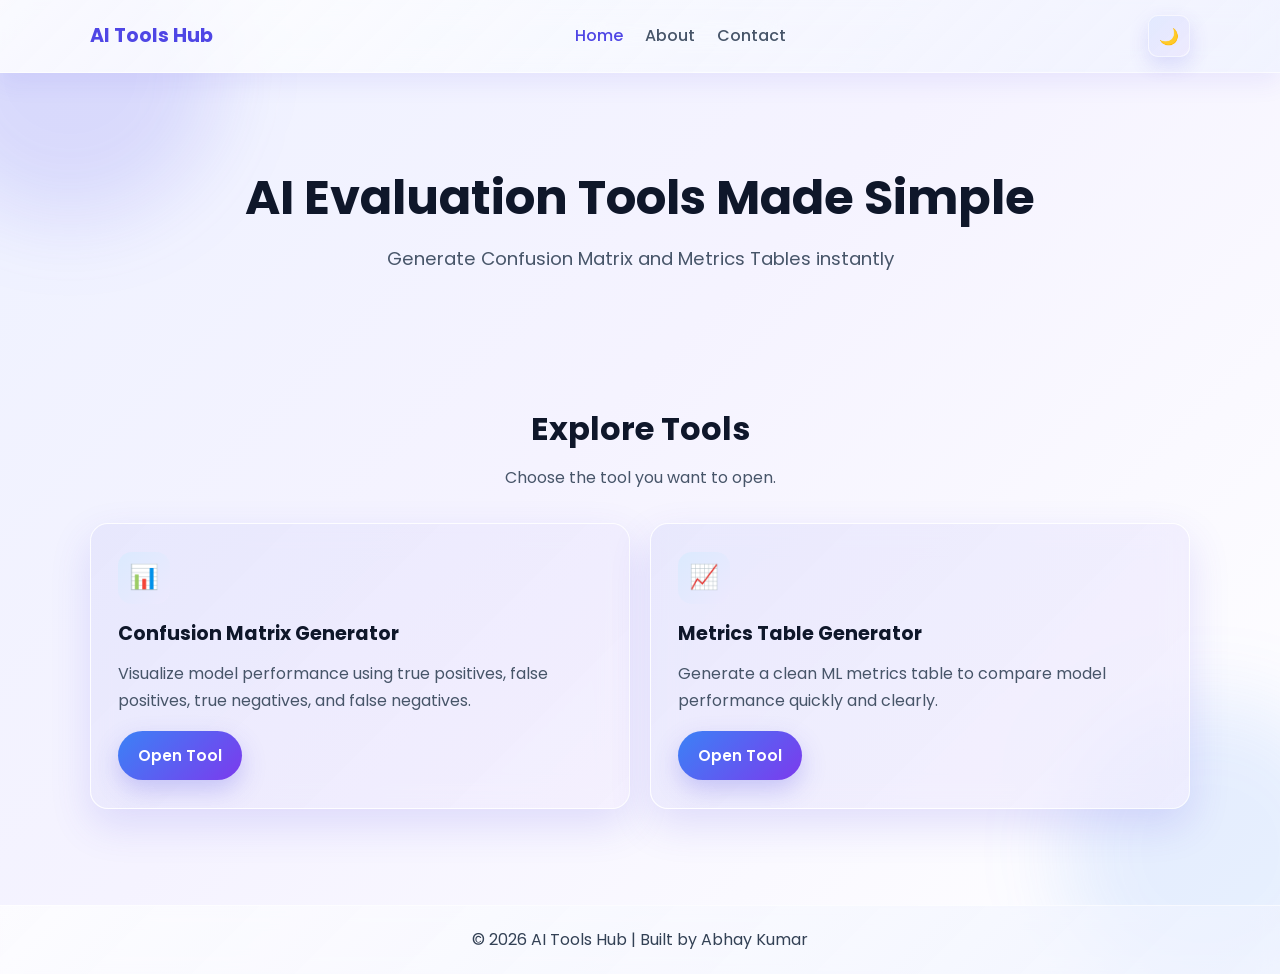
==== index.html @ d5ea425a "updating the website" ====
<!DOCTYPE html>
<html lang="en">
<head>
  <meta charset="UTF-8" />
  <meta name="viewport" content="width=device-width, initial-scale=1.0" />
  <title>AI Tools Hub | Home</title>
  <meta name="description" content="AI Tools Hub helps you generate Confusion Matrix and Metrics Tables instantly." />
  <link rel="preconnect" href="https://fonts.googleapis.com" />
  <link rel="preconnect" href="https://fonts.gstatic.com" crossorigin />
  <link href="https://fonts.googleapis.com/css2?family=Poppins:wght@300;400;500;600;700&display=swap" rel="stylesheet" />
  <link rel="stylesheet" href="css/style.css" />
</head>
<body>
  <!-- Loading Overlay -->
  <div class="loader-wrapper" id="loader" aria-label="Loading">
    <div class="spinner" aria-hidden="true"></div>
  </div>

  <!-- Sticky Navbar -->
  <header class="site-header">
    <nav class="navbar container">
      <a href="index.html" class="logo">AI Tools Hub</a>

      <button class="menu-toggle" id="menuToggle" aria-label="Toggle navigation" aria-expanded="false">
        <span></span>
        <span></span>
        <span></span>
      </button>

      <button class="theme-toggle" id="themeToggle" aria-label="Toggle dark mode" title="Toggle dark mode">
        <span class="theme-icon" aria-hidden="true">🌙</span>
      </button>

      <ul class="nav-links" id="navLinks">
        <li><a href="index.html" data-page="index">Home</a></li>
        <li><a href="about.html" data-page="about">About</a></li>
        <li><a href="contact.html" data-page="contact">Contact</a></li>
      </ul>
    </nav>
  </header>

  <main>
    <!-- Hero Section -->
    <section class="hero section container reveal">
      <div class="hero-content">
        <h1>AI Evaluation Tools Made Simple</h1>
        <p>Generate Confusion Matrix and Metrics Tables instantly</p>
      </div>
    </section>

    <!-- Tools Cards Section -->
    <section class="tools section container reveal">
      <div class="section-title">
        <h2>Explore Tools</h2>
        <p>Choose the tool you want to open.</p>
      </div>

      <div class="cards-grid">
        <article class="tool-card">
          <div class="card-icon">📊</div>
          <h3>Confusion Matrix Generator</h3>
          <p>Visualize model performance using true positives, false positives, true negatives, and false negatives.</p>
          <a class="btn btn-primary" href="https://confusion-matrix-generator.vercel.app/" target="_blank" rel="noopener noreferrer">Open Tool</a>
        </article>

        <article class="tool-card">
          <div class="card-icon">📈</div>
          <h3>Metrics Table Generator</h3>
          <p>Generate a clean ML metrics table to compare model performance quickly and clearly.</p>
          <a class="btn btn-primary" href="https://ml-metrics-table-generator.vercel.app/" target="_blank" rel="noopener noreferrer">Open Tool</a>
        </article>
      </div>
    </section>
  </main>

  <!-- Scroll to Top -->
  <button id="scrollTopBtn" class="scroll-top" aria-label="Scroll to top">↑</button>

  <!-- Footer -->
  <footer class="site-footer">
    <p>© 2026 AI Tools Hub | Built by Abhay Kumar</p>
  </footer>

  <script src="js/script.js"></script>
</body>
</html>
---- css/style.css ----
/* Global Theme Variables */
:root {
  --primary: #4f46e5;
  --secondary: #7c3aed;
  --accent: #3b82f6;
  --text-main: #0f172a;
  --text-muted: #475569;
  --surface: #ffffff;
  --bg-soft: #f8f9ff;
  --border: #e2e8f0;
  --success: #16a34a;
  --danger: #dc2626;
  --shadow: 0 16px 40px rgba(79, 70, 229, 0.15);
  --glass-bg: rgba(255, 255, 255, 0.6);
  --glass-border: rgba(255, 255, 255, 0.45);
  --glass-overlay: linear-gradient(135deg, rgba(99, 102, 241, 0.18), rgba(139, 92, 246, 0.1));
  --blob-1: rgba(79, 70, 229, 0.14);
  --blob-2: rgba(59, 130, 246, 0.12);
  --radius-lg: 18px;
  --radius-md: 12px;
}

* {
  margin: 0;
  padding: 0;
  box-sizing: border-box;
}

html {
  scroll-behavior: smooth;
}

body {
  font-family: "Poppins", sans-serif;
  color: var(--text-main);
  background: linear-gradient(135deg, #eef2ff 0%, #f5f3ff 45%, #ffffff 100%);
  min-height: 100vh;
  line-height: 1.7;
  transition: background 0.35s ease, color 0.35s ease;
  position: relative;
}

body::before,
body::after {
  content: "";
  position: fixed;
  width: 300px;
  height: 300px;
  border-radius: 50%;
  filter: blur(40px);
  z-index: -1;
  animation: floatBlob 10s ease-in-out infinite;
}

body::before {
  top: -80px;
  left: -80px;
  background: var(--blob-1);
}

body::after {
  right: -80px;
  bottom: -100px;
  background: var(--blob-2);
  animation-delay: -4s;
}

@keyframes floatBlob {
  0%,
  100% {
    transform: translateY(0) translateX(0);
  }

  50% {
    transform: translateY(-14px) translateX(10px);
  }
}

a {
  text-decoration: none;
  color: inherit;
}

ul {
  list-style: none;
}

.container {
  width: min(1100px, 92%);
  margin-inline: auto;
}

.section {
  padding: 3.5rem 0;
}

/* Loader */
.loader-wrapper {
  position: fixed;
  inset: 0;
  background: rgba(255, 255, 255, 0.9);
  display: grid;
  place-items: center;
  z-index: 2000;
  transition: opacity 0.35s ease, visibility 0.35s ease;
}

.loader-wrapper.hidden {
  opacity: 0;
  visibility: hidden;
}

.spinner {
  width: 48px;
  height: 48px;
  border: 4px solid #c7d2fe;
  border-top-color: var(--primary);
  border-radius: 50%;
  animation: spin 0.85s linear infinite;
}

@keyframes spin {
  to {
    transform: rotate(360deg);
  }
}

/* Navbar */
.site-header {
  position: sticky;
  top: 0;
  z-index: 1000;
  backdrop-filter: blur(14px);
  -webkit-backdrop-filter: blur(14px);
  background: linear-gradient(135deg, rgba(255, 255, 255, 0.85), rgba(238, 242, 255, 0.7));
  border-bottom: 1px solid rgba(255, 255, 255, 0.6);
  box-shadow: 0 10px 25px rgba(79, 70, 229, 0.08);
}

.navbar {
  display: flex;
  align-items: center;
  justify-content: space-between;
  gap: 0.65rem;
  min-height: 72px;
}

.logo {
  font-size: 1.2rem;
  font-weight: 700;
  color: var(--primary);
}

.menu-toggle {
  display: inline-flex;
  flex-direction: column;
  gap: 5px;
  width: 42px;
  height: 42px;
  border: 1px solid var(--border);
  border-radius: 10px;
  background: #fff;
  align-items: center;
  justify-content: center;
  cursor: pointer;
  transition: transform 0.25s ease, box-shadow 0.25s ease;
}

.menu-toggle:hover {
  transform: translateY(-2px);
  box-shadow: 0 8px 20px rgba(79, 70, 229, 0.12);
}

.theme-toggle {
  width: 42px;
  height: 42px;
  border-radius: 10px;
  border: 1px solid rgba(255, 255, 255, 0.6);
  background: linear-gradient(135deg, rgba(224, 231, 255, 0.92), rgba(237, 233, 254, 0.9));
  display: grid;
  place-items: center;
  cursor: pointer;
  box-shadow: 0 8px 20px rgba(79, 70, 229, 0.16);
  transition: transform 0.25s ease, box-shadow 0.25s ease;
}

.theme-toggle:hover {
  transform: translateY(-2px) scale(1.02);
  box-shadow: 0 12px 24px rgba(79, 70, 229, 0.2);
}

.theme-icon {
  font-size: 1rem;
}

.theme-toggle.active {
  animation: pulseGlow 2.2s ease-in-out infinite;
}

@keyframes pulseGlow {
  0%,
  100% {
    box-shadow: 0 10px 20px rgba(59, 130, 246, 0.2);
  }

  50% {
    box-shadow: 0 12px 26px rgba(139, 92, 246, 0.3);
  }
}

.menu-toggle span {
  width: 18px;
  height: 2px;
  background: #334155;
  border-radius: 100px;
}

.nav-links {
  position: absolute;
  top: 72px;
  left: 0;
  right: 0;
  background: rgba(255, 255, 255, 0.78);
  border-bottom: 1px solid rgba(255, 255, 255, 0.65);
  backdrop-filter: blur(14px);
  -webkit-backdrop-filter: blur(14px);
  display: flex;
  flex-direction: column;
  align-items: center;
  gap: 1.1rem;
  padding: 1.25rem 0 1.5rem;
  transform: translateY(-150%);
  transition: transform 0.3s ease;
}

.nav-links.active {
  transform: translateY(0);
}

.nav-links a {
  color: var(--text-muted);
  font-weight: 500;
  transition: color 0.25s ease;
}

.nav-links a:hover,
.nav-links a.active-link {
  color: var(--primary);
}

/* Hero */
.hero {
  text-align: center;
  padding-top: 5rem;
}

.hero h1,
.page-hero h1 {
  font-size: clamp(1.8rem, 5vw, 3rem);
  line-height: 1.2;
  margin-bottom: 1rem;
}

.hero p,
.page-hero p {
  color: var(--text-muted);
  font-size: clamp(1rem, 2.5vw, 1.15rem);
}

.page-hero {
  text-align: center;
  padding-top: 4.5rem;
  padding-bottom: 2rem;
}

/* Buttons */
.btn {
  border: none;
  border-radius: 999px;
  padding: 0.75rem 1.25rem;
  font-size: 0.95rem;
  font-weight: 600;
  cursor: pointer;
  display: inline-flex;
  align-items: center;
  justify-content: center;
  transition: transform 0.25s ease, box-shadow 0.25s ease, opacity 0.25s ease;
}

.btn-primary {
  color: #fff;
  background: linear-gradient(135deg, var(--accent), var(--secondary));
  box-shadow: 0 10px 25px rgba(79, 70, 229, 0.25);
}

.btn-secondary {
  color: var(--primary);
  background: #eef2ff;
}

.btn:hover {
  transform: translateY(-2px);
}

/* Home Cards */
.section-title {
  text-align: center;
  margin-bottom: 2rem;
}

.section-title h2 {
  font-size: clamp(1.4rem, 3.5vw, 2rem);
  margin-bottom: 0.5rem;
}

.section-title p {
  color: var(--text-muted);
}

.cards-grid {
  display: grid;
  gap: 1.2rem;
  grid-template-columns: 1fr;
}

.tool-card,
.info-card,
.contact-form {
  background: var(--glass-bg);
  border: 1px solid var(--glass-border);
  border-radius: var(--radius-lg);
  padding: 1.35rem;
  box-shadow: var(--shadow);
  backdrop-filter: blur(14px);
  -webkit-backdrop-filter: blur(14px);
  position: relative;
  overflow: hidden;
  transition: transform 0.3s ease, box-shadow 0.3s ease;
}

.tool-card::before,
.info-card::before,
.contact-form::before,
.modal-content::before {
  content: "";
  position: absolute;
  inset: 0;
  background: var(--glass-overlay);
  opacity: 0.7;
  pointer-events: none;
}

.tool-card > *,
.info-card > *,
.contact-form > *,
.modal-content > * {
  position: relative;
  z-index: 1;
}

.tool-card:hover,
.info-card:hover {
  transform: translateY(-6px);
  box-shadow: 0 20px 35px rgba(76, 85, 255, 0.18);
}

.tool-card:hover .card-icon,
.info-card:hover .info-icon {
  transform: scale(1.07);
}

.card-icon,
.info-icon {
  width: 52px;
  height: 52px;
  border-radius: 14px;
  display: grid;
  place-items: center;
  font-size: 1.5rem;
  background: linear-gradient(135deg, #dbeafe, #ede9fe);
  margin-bottom: 0.9rem;
  transition: transform 0.3s ease;
}

.tool-card h3,
.info-card h2 {
  font-size: 1.2rem;
  margin-bottom: 0.6rem;
}

.tool-card p,
.info-card p {
  color: var(--text-muted);
  margin-bottom: 1rem;
}

/* About Page */
.about-sections {
  display: grid;
  gap: 1rem;
}

.info-card {
  display: grid;
  gap: 1rem;
}

/* Contact Form */
.contact-form {
  max-width: 700px;
  margin-inline: auto;
}

.form-group {
  margin-bottom: 1rem;
}

.form-group label {
  display: inline-block;
  margin-bottom: 0.35rem;
  font-weight: 500;
}

.form-group input,
.form-group textarea {
  width: 100%;
  padding: 0.75rem 0.9rem;
  border: 1px solid #cbd5e1;
  border-radius: var(--radius-md);
  font: inherit;
  outline: none;
  transition: border-color 0.25s ease, box-shadow 0.25s ease;
  background: rgba(255, 255, 255, 0.88);
}

.form-group input:focus,
.form-group textarea:focus {
  border-color: var(--primary);
  box-shadow: 0 0 0 4px rgba(79, 70, 229, 0.12);
}

.error-text {
  display: block;
  color: var(--danger);
  min-height: 20px;
  margin-top: 0.25rem;
  font-size: 0.85rem;
}

.success-text {
  margin-top: 1rem;
  color: var(--success);
  font-weight: 500;
  min-height: 26px;
}

/* Modal */
.modal {
  position: fixed;
  inset: 0;
  background: rgba(15, 23, 42, 0.55);
  display: none;
  align-items: center;
  justify-content: center;
  padding: 1rem;
  z-index: 1200;
}

/* Dark Mode */
body.dark-mode {
  --text-main: #e5e7eb;
  --text-muted: #cbd5e1;
  --surface: #0f172a;
  --bg-soft: #020617;
  --border: #334155;
  --glass-bg: rgba(15, 23, 42, 0.62);
  --glass-border: rgba(148, 163, 184, 0.28);
  --glass-overlay: linear-gradient(135deg, rgba(99, 102, 241, 0.2), rgba(30, 41, 59, 0.32));
  --blob-1: rgba(56, 189, 248, 0.12);
  --blob-2: rgba(168, 85, 247, 0.14);
  background: linear-gradient(135deg, #020617 0%, #0f172a 45%, #1e1b4b 100%);
}

body.dark-mode .site-header {
  background: linear-gradient(135deg, rgba(15, 23, 42, 0.84), rgba(30, 41, 59, 0.8));
  border-bottom-color: rgba(148, 163, 184, 0.22);
  box-shadow: 0 10px 25px rgba(2, 6, 23, 0.5);
}

body.dark-mode .logo {
  color: #c4b5fd;
}

body.dark-mode .menu-toggle {
  border-color: #334155;
  background: rgba(15, 23, 42, 0.92);
}

body.dark-mode .menu-toggle span {
  background: #cbd5e1;
}

body.dark-mode .theme-toggle {
  border-color: #334155;
  background: linear-gradient(135deg, rgba(30, 41, 59, 0.95), rgba(51, 65, 85, 0.9));
}

body.dark-mode .nav-links {
  background: rgba(15, 23, 42, 0.92);
  border-bottom-color: rgba(148, 163, 184, 0.24);
}

body.dark-mode .nav-links a {
  color: #cbd5e1;
}

body.dark-mode .btn-secondary {
  color: #c4b5fd;
  background: rgba(99, 102, 241, 0.16);
}

body.dark-mode .form-group input,
body.dark-mode .form-group textarea {
  background: rgba(15, 23, 42, 0.75);
  color: #e2e8f0;
  border-color: #334155;
}

body.dark-mode .site-footer {
  border-top-color: rgba(148, 163, 184, 0.24);
  background: linear-gradient(135deg, rgba(15, 23, 42, 0.75), rgba(30, 41, 59, 0.66));
  color: #cbd5e1;
}

body.dark-mode .modal {
  background: rgba(2, 6, 23, 0.7);
}

body.dark-mode .modal-close {
  color: #e2e8f0;
}

.modal.show {
  display: flex;
}

.modal-content {
  width: min(560px, 100%);
  background: rgba(255, 255, 255, 0.72);
  border: 1px solid rgba(255, 255, 255, 0.6);
  backdrop-filter: blur(14px);
  -webkit-backdrop-filter: blur(14px);
  border-radius: var(--radius-lg);
  padding: 1.4rem;
  box-shadow: var(--shadow);
  position: relative;
  overflow: hidden;
}

.modal-content h3 {
  margin-bottom: 0.8rem;
}

.modal-content p {
  color: var(--text-muted);
  margin-bottom: 0.7rem;
}

.modal-close {
  position: absolute;
  right: 12px;
  top: 10px;
  border: none;
  background: transparent;
  font-size: 1.4rem;
  cursor: pointer;
}

/* Scroll-to-top button */
.scroll-top {
  position: fixed;
  right: 1rem;
  bottom: 1rem;
  width: 42px;
  height: 42px;
  border: none;
  border-radius: 50%;
  background: linear-gradient(135deg, var(--accent), var(--secondary));
  color: #fff;
  cursor: pointer;
  display: grid;
  place-items: center;
  box-shadow: 0 12px 24px rgba(59, 130, 246, 0.35);
  opacity: 0;
  visibility: hidden;
  transform: translateY(12px);
  transition: all 0.3s ease;
  z-index: 900;
}

.scroll-top.show {
  opacity: 1;
  visibility: visible;
  transform: translateY(0);
}

/* Footer */
.site-footer {
  text-align: center;
  padding: 1.3rem 0;
  border-top: 1px solid rgba(255, 255, 255, 0.6);
  background: linear-gradient(135deg, rgba(255, 255, 255, 0.7), rgba(238, 242, 255, 0.65));
  backdrop-filter: blur(10px);
  -webkit-backdrop-filter: blur(10px);
  color: #334155;
  margin-top: 2rem;
}

/* Reveal Animation */
.reveal {
  opacity: 0;
  transform: translateY(28px);
  transition: opacity 0.7s ease, transform 0.7s ease;
}

.reveal.revealed {
  opacity: 1;
  transform: translateY(0);
}

/* Tablet and above */
@media (min-width: 768px) {
  .menu-toggle {
    display: none;
  }

  .theme-toggle {
    order: 3;
  }

  .nav-links {
    position: static;
    transform: none;
    border: none;
    background: transparent;
    flex-direction: row;
    gap: 1.4rem;
    padding: 0;
  }

  .cards-grid {
    grid-template-columns: repeat(2, 1fr);
  }

  .about-sections {
    gap: 1.2rem;
  }

  .info-card {
    grid-template-columns: 72px 1fr;
    align-items: start;
  }
}

/* Large screens */
@media (min-width: 1024px) {
  .section {
    padding: 4rem 0;
  }

  .hero {
    padding-top: 6rem;
  }

  .tool-card,
  .info-card,
  .contact-form {
    padding: 1.7rem;
  }
}
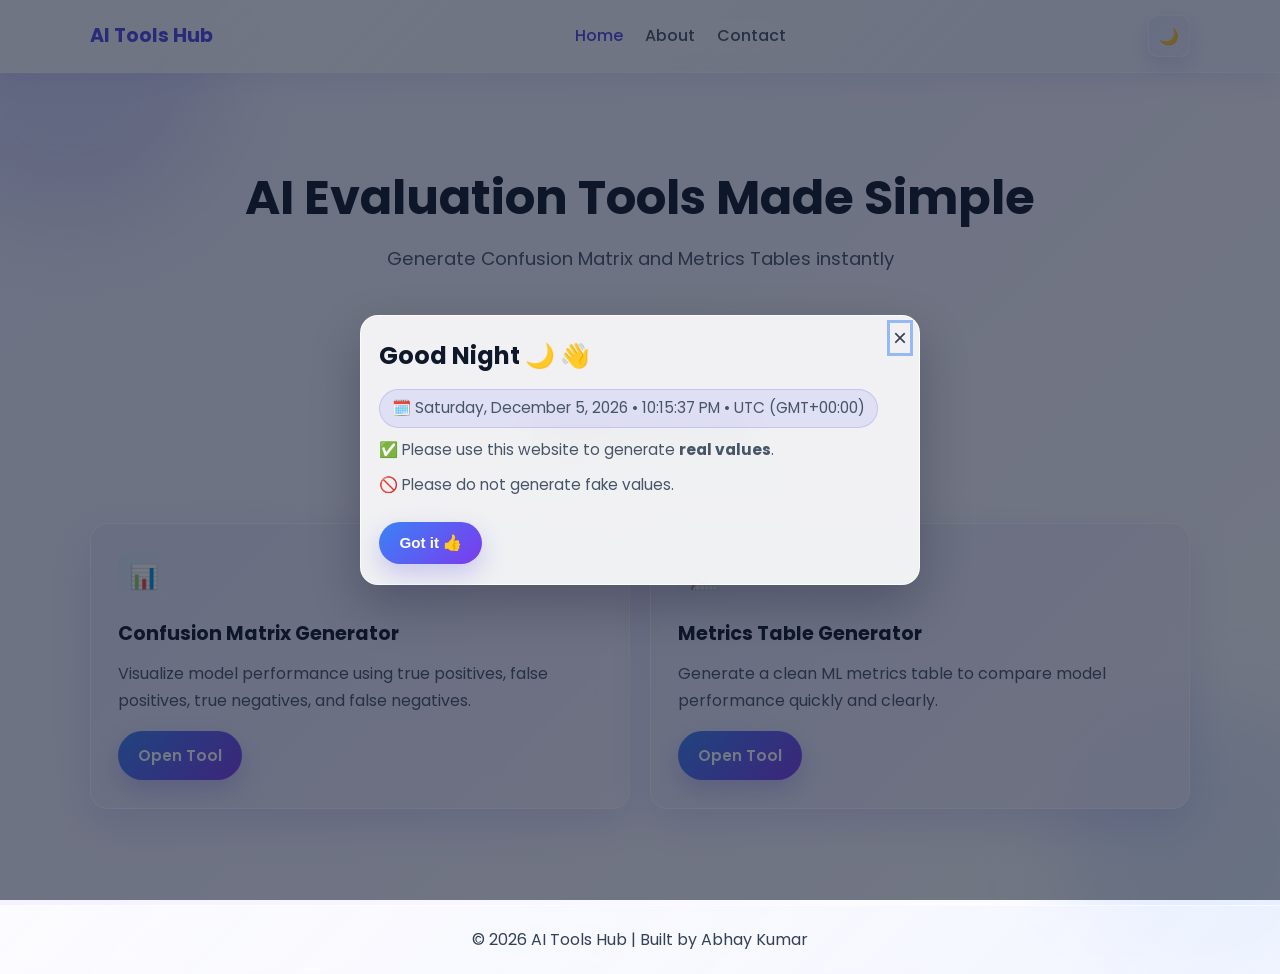
==== commit fdeabda3: "Add .gitignore, refresh README, and include latest site updates" ====
--- a/index.html
+++ b/index.html
@@ -3,12 +3,76 @@
 <head>
   <meta charset="UTF-8" />
   <meta name="viewport" content="width=device-width, initial-scale=1.0" />
-  <title>AI Tools Hub | Home</title>
-  <meta name="description" content="AI Tools Hub helps you generate Confusion Matrix and Metrics Tables instantly." />
+  <title>AI Tools Hub | Confusion Matrix & Metrics Table Generator</title>
+  <meta name="description" content="AI Tools Hub offers free AI evaluation tools to generate Confusion Matrix and ML Metrics Tables instantly with a simple, beginner-friendly interface." />
+  <meta name="keywords" content="confusion matrix generator, metrics table generator, AI evaluation tools, machine learning metrics, model evaluation" />
+  <meta name="author" content="Abhay Kumar" />
+  <meta name="robots" content="index, follow, max-image-preview:large, max-snippet:-1, max-video-preview:-1" />
+  <meta name="googlebot" content="index, follow" />
+  <meta name="theme-color" content="#4f46e5" />
+  <link rel="canonical" href="https://ai-tools-hub.vercel.app/" />
+
+  <meta property="og:type" content="website" />
+  <meta property="og:site_name" content="AI Tools Hub" />
+  <meta property="og:title" content="AI Tools Hub | Confusion Matrix & Metrics Table Generator" />
+  <meta property="og:description" content="Generate Confusion Matrix and ML Metrics Tables instantly with AI Tools Hub." />
+  <meta property="og:url" content="https://ai-tools-hub.vercel.app/" />
+  <meta property="og:locale" content="en_US" />
+
+  <meta name="twitter:card" content="summary_large_image" />
+  <meta name="twitter:title" content="AI Tools Hub | Confusion Matrix & Metrics Table Generator" />
+  <meta name="twitter:description" content="Generate Confusion Matrix and ML Metrics Tables instantly with AI Tools Hub." />
+
   <link rel="preconnect" href="https://fonts.googleapis.com" />
   <link rel="preconnect" href="https://fonts.gstatic.com" crossorigin />
   <link href="https://fonts.googleapis.com/css2?family=Poppins:wght@300;400;500;600;700&display=swap" rel="stylesheet" />
   <link rel="stylesheet" href="css/style.css" />
+
+  <script type="application/ld+json">
+  {
+    "@context": "https://schema.org",
+    "@graph": [
+      {
+        "@type": "Organization",
+        "@id": "https://ai-tools-hub.vercel.app/#organization",
+        "name": "AI Tools Hub",
+        "url": "https://ai-tools-hub.vercel.app/",
+        "description": "AI Tools Hub provides free AI evaluation tools including Confusion Matrix and Metrics Table generators.",
+        "founder": {
+          "@type": "Person",
+          "name": "Abhay Kumar"
+        }
+      },
+      {
+        "@type": "WebSite",
+        "@id": "https://ai-tools-hub.vercel.app/#website",
+        "url": "https://ai-tools-hub.vercel.app/",
+        "name": "AI Tools Hub",
+        "publisher": {
+          "@id": "https://ai-tools-hub.vercel.app/#organization"
+        },
+        "inLanguage": "en"
+      },
+      {
+        "@type": "WebPage",
+        "@id": "https://ai-tools-hub.vercel.app/#webpage",
+        "url": "https://ai-tools-hub.vercel.app/",
+        "name": "AI Tools Hub | Confusion Matrix & Metrics Table Generator",
+        "description": "Generate Confusion Matrix and ML Metrics Tables instantly.",
+        "isPartOf": {
+          "@id": "https://ai-tools-hub.vercel.app/#website"
+        },
+        "about": [
+          "Confusion Matrix",
+          "Model Evaluation",
+          "Metrics Table",
+          "Machine Learning"
+        ],
+        "inLanguage": "en"
+      }
+    ]
+  }
+  </script>
 </head>
 <body>
   <!-- Loading Overlay -->
--- a/css/style.css
+++ b/css/style.css
@@ -81,6 +81,11 @@
   color: inherit;
 }
 
+:focus-visible {
+  outline: 3px solid rgba(79, 70, 229, 0.45);
+  outline-offset: 2px;
+}
+
 ul {
   list-style: none;
 }
@@ -466,6 +471,107 @@
   z-index: 1200;
 }
 
+/* Welcome Popup */
+.welcome-popup-overlay {
+  position: fixed;
+  inset: 0;
+  z-index: 1500;
+  background: rgba(15, 23, 42, 0.58);
+  display: grid;
+  place-items: center;
+  padding: 1rem;
+  animation: popupFadeIn 0.25s ease;
+}
+
+.welcome-popup-overlay.hide {
+  opacity: 0;
+  transition: opacity 0.22s ease;
+}
+
+.welcome-popup-card {
+  width: min(560px, 96%);
+  background: rgba(255, 255, 255, 0.9);
+  border: 1px solid rgba(255, 255, 255, 0.75);
+  backdrop-filter: blur(14px);
+  -webkit-backdrop-filter: blur(14px);
+  border-radius: var(--radius-lg);
+  box-shadow: 0 20px 50px rgba(2, 6, 23, 0.24);
+  padding: 1.25rem 1.15rem;
+  position: relative;
+  animation: popupCardIn 0.28s ease;
+}
+
+.welcome-popup-close {
+  position: absolute;
+  top: 10px;
+  right: 12px;
+  border: none;
+  background: transparent;
+  font-size: 1.5rem;
+  line-height: 1;
+  color: #334155;
+  cursor: pointer;
+}
+
+.welcome-popup-close:focus-visible,
+.welcome-popup-ok:focus-visible,
+.theme-toggle:focus-visible,
+.menu-toggle:focus-visible,
+.nav-links a:focus-visible,
+.btn:focus-visible {
+  outline: 3px solid rgba(59, 130, 246, 0.5);
+  outline-offset: 3px;
+}
+
+.welcome-popup-card h3 {
+  font-size: clamp(1.1rem, 3vw, 1.5rem);
+  margin-bottom: 0.75rem;
+  padding-right: 1.6rem;
+}
+
+.welcome-popup-datetime {
+  display: inline-block;
+  background: rgba(99, 102, 241, 0.12);
+  border: 1px solid rgba(99, 102, 241, 0.22);
+  border-radius: 999px;
+  padding: 0.35rem 0.75rem;
+  font-size: 0.86rem;
+  margin-bottom: 0.8rem;
+  color: #334155;
+}
+
+.welcome-popup-card p {
+  color: var(--text-muted);
+  margin-bottom: 0.55rem;
+  font-size: 0.96rem;
+}
+
+.welcome-popup-ok {
+  margin-top: 0.95rem;
+}
+
+@keyframes popupFadeIn {
+  from {
+    opacity: 0;
+  }
+
+  to {
+    opacity: 1;
+  }
+}
+
+@keyframes popupCardIn {
+  from {
+    opacity: 0;
+    transform: translateY(10px) scale(0.98);
+  }
+
+  to {
+    opacity: 1;
+    transform: translateY(0) scale(1);
+  }
+}
+
 /* Dark Mode */
 body.dark-mode {
   --text-main: #e5e7eb;
@@ -538,6 +644,33 @@
 
 body.dark-mode .modal-close {
   color: #e2e8f0;
+}
+
+body.dark-mode .welcome-popup-overlay {
+  background: rgba(2, 6, 23, 0.76);
+}
+
+body.dark-mode .welcome-popup-card {
+  background: rgba(15, 23, 42, 0.9);
+  border-color: rgba(148, 163, 184, 0.25);
+}
+
+body.dark-mode .welcome-popup-close {
+  color: #cbd5e1;
+}
+
+body.dark-mode .welcome-popup-card p {
+  color: #cbd5e1;
+}
+
+body.dark-mode .welcome-popup-datetime {
+  background: rgba(99, 102, 241, 0.2);
+  border-color: rgba(148, 163, 184, 0.35);
+  color: #e2e8f0;
+}
+
+body.dark-mode :focus-visible {
+  outline-color: rgba(196, 181, 253, 0.65);
 }
 
 .modal.show {
